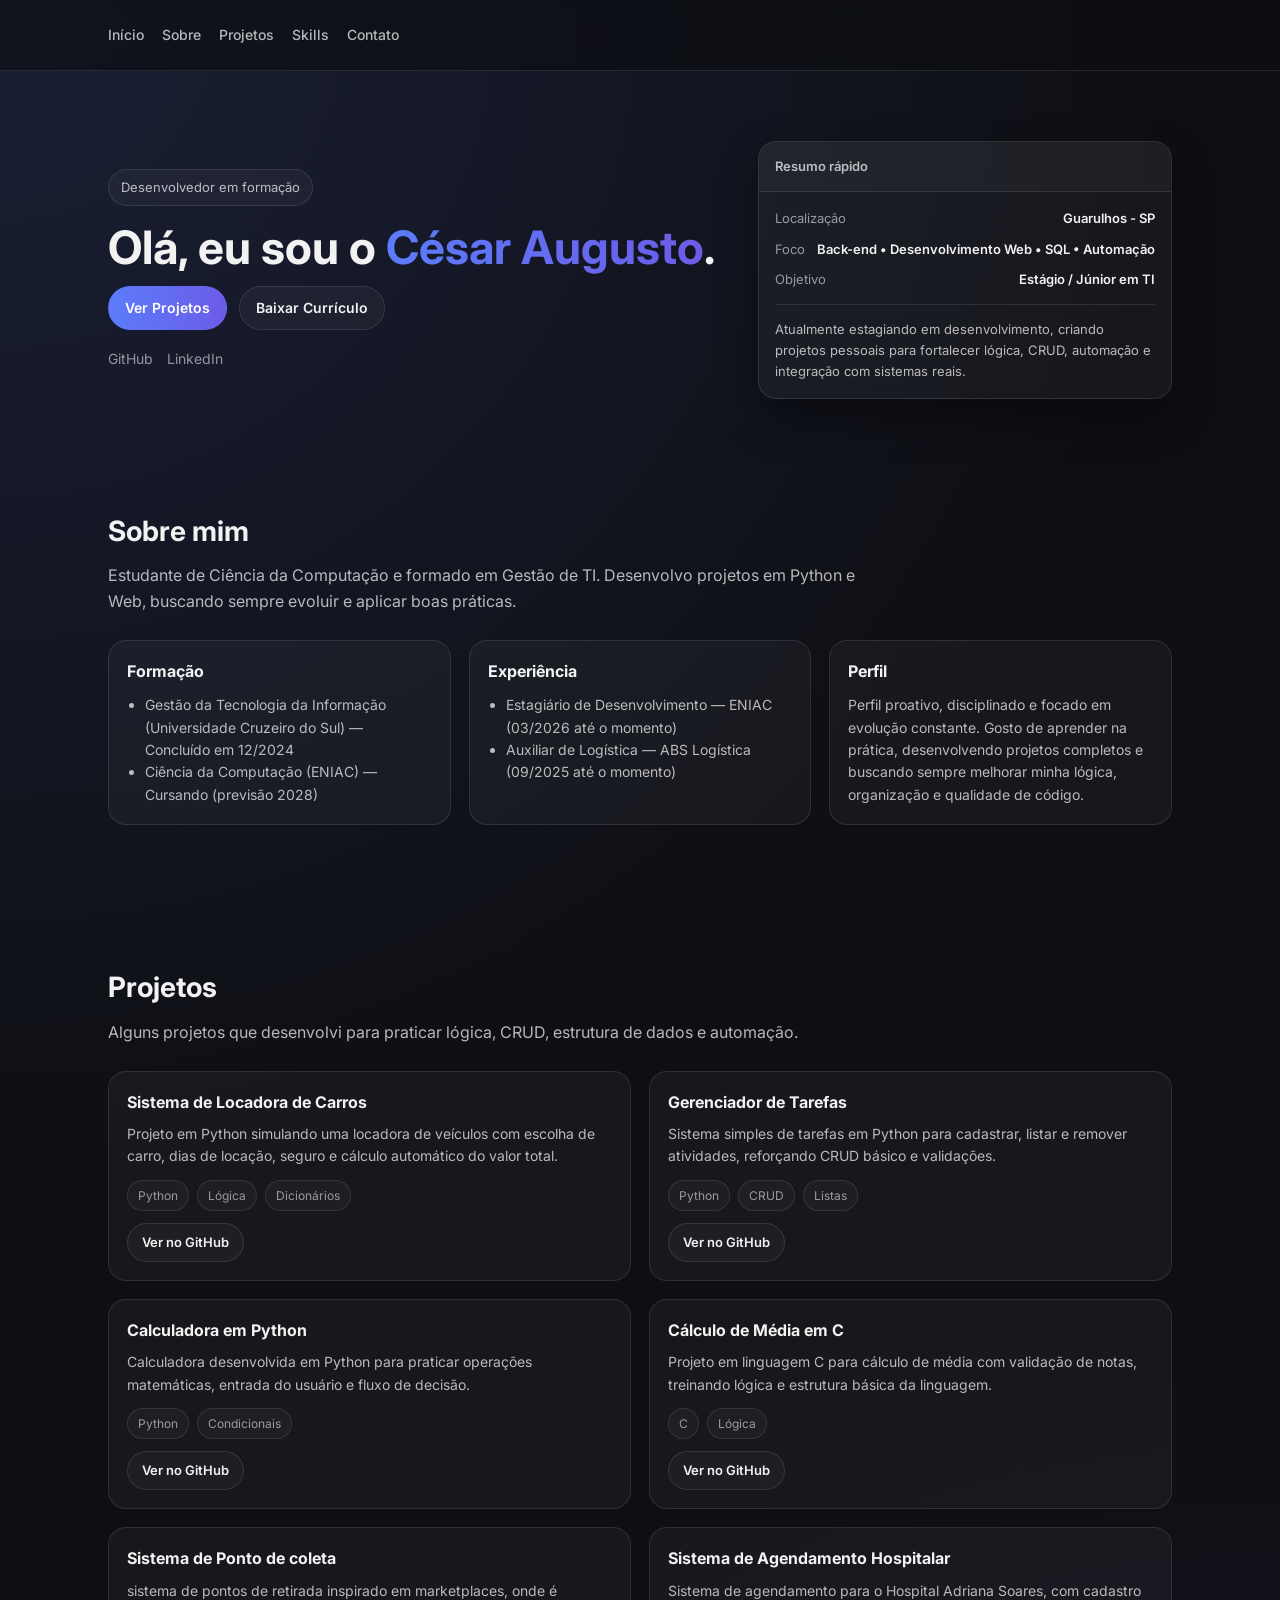
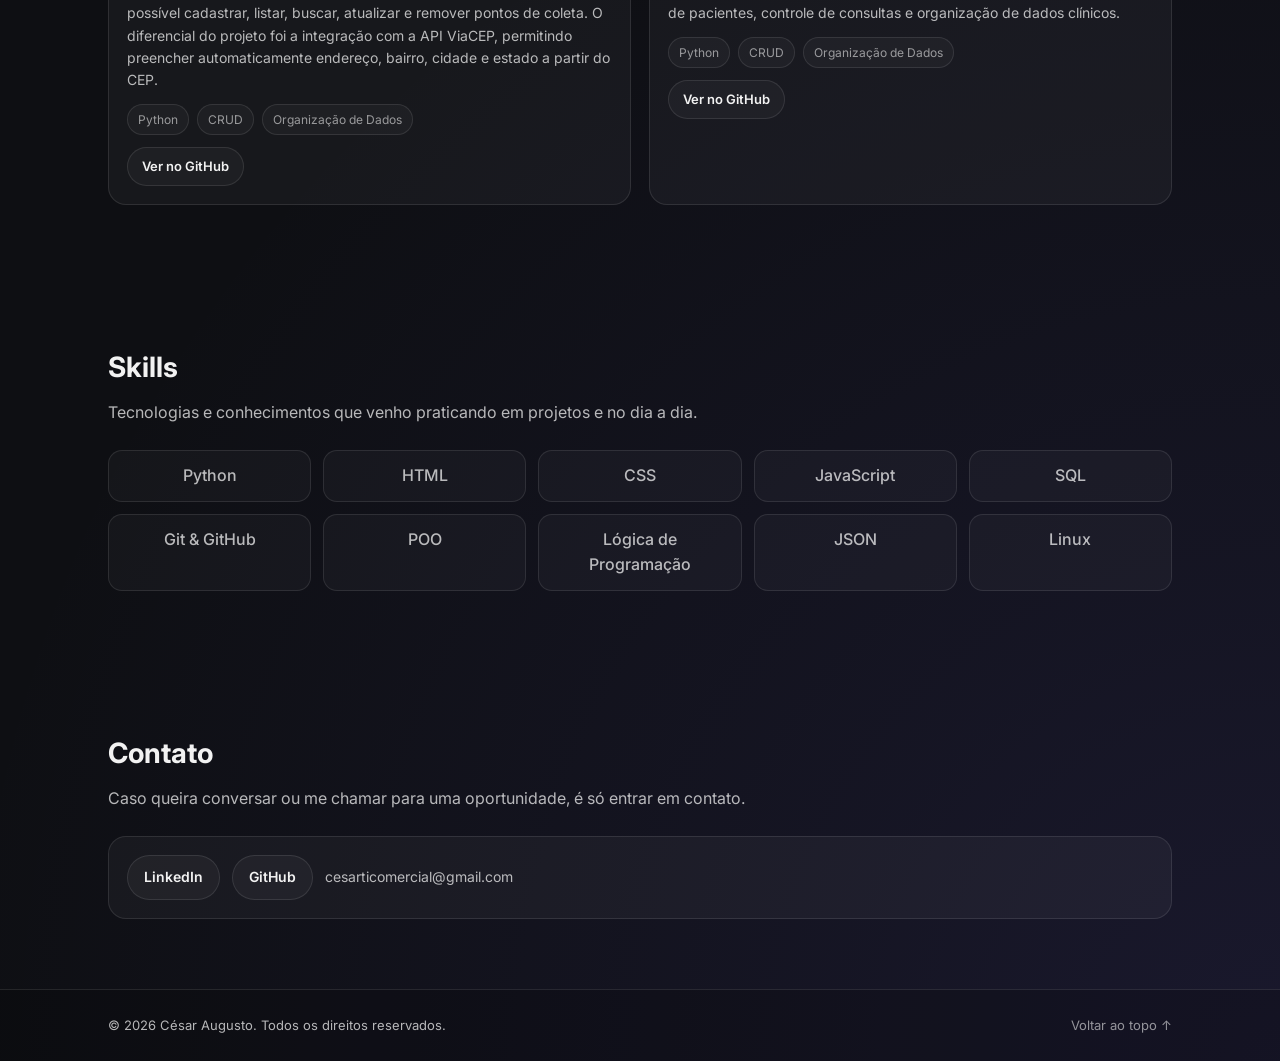
==== Desktop/porfolio/index.html @ fa6d61be "atualizando site" ====
<!DOCTYPE html>
<html lang="pt-BR">
<head>
  <meta charset="UTF-8" />
  <meta name="viewport" content="width=device-width, initial-scale=1.0" />
  <title>César Augusto | Portfólio</title>
 
  <link rel="preconnect" href="https://fonts.googleapis.com">
  <link rel="preconnect" href="https://fonts.gstatic.com" crossorigin>
 
  <link href="https://fonts.googleapis.com/css2?family=Inter:wght@300;400;500;600;700&display=swap" rel="stylesheet">
 
  <link rel="stylesheet" href="style.css" />
</head>
 
<body>
  <header class="header" id="topo">
    <div class="container header-content">
      <nav class="nav" id="nav">
        <a href="#inicio">Início</a>
        <a href="#sobre">Sobre</a>
        <a href="#projetos">Projetos</a>
        <a href="#skills">Skills</a>
        <a href="#contato">Contato</a>
      </nav>
 
      <button class="menu-btn" id="menuBtn" aria-label="Abrir menu">
        ☰
      </button>
    </div>
  </header>
 
  <main>
    <!-- HERO -->
    <section class="hero" id="inicio">
      <div class="container hero-grid">
        <div class="hero-text">
          <p class="tag">Desenvolvedor em formação</p>
 
          <h1>
            Olá, eu sou o <span class="highlight">César Augusto</span>.
          </h1>
 
          <div class="hero-actions">
            <a class="btn primary" href="#projetos">Ver Projetos</a>
            <a class="btn ghost" href="Cesar_Augusto.cv.pdf" target="_blank">Baixar Currículo</a>
          </div>
 
          <div class="links">
            <a href="https://github.com/cesarcezinha5-dev" target="_blank">GitHub</a>
            <a href="https://linkedin.com/in/cesarauguusto" target="_blank">LinkedIn</a>
          </div>
        </div>
 
        <div class="hero-card">
          <div class="hero-card-top">
            <p class="mini-title">Resumo rápido</p>
          </div>
 
          <div class="hero-card-body">
            <div class="info-line">
              <span class="label">Localização</span>
              <span class="value">Guarulhos - SP</span>
            </div>
 
            <div class="info-line">
              <span class="label">Foco</span>
              <span class="value">Back-end • Desenvolvimento Web • SQL • Automação</span>
            </div>
 
            <div class="info-line">
              <span class="label">Objetivo</span>
              <span class="value">Estágio / Júnior em TI</span>
            </div>
 
            <div class="divider"></div>
 
            <p class="small-text">
              Atualmente estagiando em desenvolvimento, criando projetos pessoais para fortalecer lógica, CRUD, automação e integração com sistemas reais.
            </p>
          </div>
        </div>
      </div>
    </section>
 
    <!-- SOBRE -->
    <section class="section" id="sobre">
      <div class="container">
        <h2>Sobre mim</h2>
        <p class="section-desc">
          Estudante de Ciência da Computação e formado em Gestão de TI. Desenvolvo projetos em Python e Web, buscando sempre evoluir e aplicar boas práticas.
        </p>
 
        <div class="about-grid">
          <div class="about-card">
            <h3>Formação</h3>
            <ul>
              <li>Gestão da Tecnologia da Informação (Universidade Cruzeiro do Sul) — Concluído em 12/2024</li>
              <li>Ciência da Computação (ENIAC) — Cursando (previsão 2028)</li>
            </ul>
          </div>
 
          <div class="about-card">
            <h3>Experiência</h3>
            <ul>
              <li>Estagiário de Desenvolvimento — ENIAC (03/2026 até o momento)</li>
              <li>Auxiliar de Logística — ABS Logística (09/2025 até o momento)</li>
            </ul>
          </div>
 
          <div class="about-card">
            <h3>Perfil</h3>
            <p>
              Perfil proativo, disciplinado e focado em evolução constante. Gosto de aprender na prática, desenvolvendo projetos completos e buscando sempre melhorar minha lógica, organização e qualidade de código.
            </p>
          </div>
        </div>
      </div>
    </section>
 
    <!-- PROJETOS -->
    <section class="section" id="projetos">
      <div class="container">
        <h2>Projetos</h2>
        <p class="section-desc">
          Alguns projetos que desenvolvi para praticar lógica, CRUD, estrutura de dados e automação.
        </p>
 
        <div class="projects-grid">
          <article class="project-card">
            <h3>Sistema de Locadora de Carros</h3>
            <p>
              Projeto em Python simulando uma locadora de veículos com escolha de carro, dias de locação,
              seguro e cálculo automático do valor total.
            </p>
            <div class="tech">
              <span>Python</span>
              <span>Lógica</span>
              <span>Dicionários</span>
            </div>
            <a class="btn small" target="_blank" href="https://github.com/cesarcezinha5-dev/LocadoraDecarros">Ver no GitHub</a>
          </article>
 
          <article class="project-card">
            <h3>Gerenciador de Tarefas</h3>
            <p>
              Sistema simples de tarefas em Python para cadastrar, listar e remover atividades, reforçando CRUD básico e validações.
            </p>
            <div class="tech">
              <span>Python</span>
              <span>CRUD</span>
              <span>Listas</span>
            </div>
            <a class="btn small" target="_blank" href="https://github.com/cesarcezinha5-dev/GerenciadorDeTarefas">Ver no GitHub</a>
          </article>
 
          <article class="project-card">
            <h3>Calculadora em Python</h3>
            <p>
              Calculadora desenvolvida em Python para praticar operações matemáticas, entrada do usuário e fluxo de decisão.
            </p>
            <div class="tech">
              <span>Python</span>
              <span>Condicionais</span>
            </div>
            <a class="btn small" target="_blank" href="https://github.com/cesarcezinha5-dev/calculadora-python">Ver no GitHub</a>
          </article>
 
          <article class="project-card">
            <h3>Cálculo de Média em C</h3>
            <p>
              Projeto em linguagem C para cálculo de média com validação de notas, treinando lógica e estrutura básica da linguagem.
            </p>
            <div class="tech">
              <span>C</span>
              <span>Lógica</span>
            </div>
            <a class="btn small" target="_blank" href="https://github.com/cesarcezinha5-dev/C-lculo-de-m-dia-em-C">Ver no GitHub</a>
          </article>

          <article class="project-card">
            <h3>Sistema de Ponto de coleta</h3>
            <p>
              sistema de pontos de retirada inspirado em marketplaces, onde é possível cadastrar, listar, buscar, atualizar e remover pontos de coleta. O diferencial do projeto foi a integração com a API ViaCEP, permitindo preencher automaticamente endereço, bairro, cidade e estado a partir do CEP.
            <div class="tech">
              <span>Python</span>
              <span>CRUD</span>
              <span>Organização de Dados</span>
            </div>
            <a class="btn small" target="_blank" href="https://github.com/cesarcezinha5-dev/Sistema-de-ponto-de-coleta">Ver no GitHub</a>
          </article>
 
          <article class="project-card">
            <h3>Sistema de Agendamento Hospitalar</h3>
            <p>
              Sistema de agendamento para o Hospital Adriana Soares, com cadastro de pacientes, controle de consultas e organização de dados clínicos.
            </p>
            <div class="tech">
              <span>Python</span>
              <span>CRUD</span>
              <span>Organização de Dados</span>
            </div>
            <a class="btn small" target="_blank" href="https://github.com/cesarcezinha5-dev/Sistema-de-Agendamento-Hospitalar---Hospital-Adriana-Soares">Ver no GitHub</a>
          </article>
        </div>
      </div>
    </section>
 
    <!-- SKILLS -->
    <section class="section" id="skills">
      <div class="container">
        <h2>Skills</h2>
        <p class="section-desc">
          Tecnologias e conhecimentos que venho praticando em projetos e no dia a dia.
        </p>
 
        <div class="skills-grid">
          <div class="skill">Python</div>
          <div class="skill">HTML</div>
          <div class="skill">CSS</div>
          <div class="skill">JavaScript</div>
          <div class="skill">SQL</div>
          <div class="skill">Git & GitHub</div>
          <div class="skill">POO</div>
          <div class="skill">Lógica de Programação</div>
          <div class="skill">JSON</div>
          <div class="skill">Linux</div>
        </div>
      </div>
    </section>
 
    <!-- CONTATO -->
    <section class="section" id="contato">
      <div class="container">
        <h2>Contato</h2>
        <p class="section-desc">
          Caso queira conversar ou me chamar para uma oportunidade, é só entrar em contato.
        </p>
 
        <div class="contact-box">
          <a class="btn ghost" target="_blank" href="https://linkedin.com/in/cesarauguusto">LinkedIn</a>
          <a class="btn ghost" target="_blank" href="https://github.com/cesarcezinha5-dev">GitHub</a>
          <span class="contact-email">cesarticomercial@gmail.com</span>
        </div>
      </div>
    </section>
  </main>
 
  <footer class="footer">
    <div class="container footer-content">
      <p>© <span id="year"></span> César Augusto. Todos os direitos reservados.</p>
      <a href="#topo">Voltar ao topo ↑</a>
    </div>
  </footer>
 
  <script src="javascript.js"></script>
</body>
</html>
---- Desktop/porfolio/style.css ----
:root{
  --bg: #0e0f13;
  --bg2: #141621;
  --card: rgba(255,255,255,0.06);
  --border: rgba(255,255,255,0.10);
  --text: #f2f2f2;
  --muted: rgba(255,255,255,0.70);
  --muted2: rgba(255,255,255,0.55);
  --accent: #5b7cfa;
  --accent2: #6c5ce7;
  --shadow: 0 20px 40px rgba(0,0,0,0.35);
}

*{
  margin: 0;
  padding: 0;
  box-sizing: border-box;
}

html{
  scroll-behavior: smooth;
}

body{
  font-family: "Inter", sans-serif;
  background: radial-gradient(circle at top left, rgba(91,124,250,0.15), transparent 40%),
              radial-gradient(circle at bottom right, rgba(108,92,231,0.12), transparent 45%),
              var(--bg);
  color: var(--text);
  line-height: 1.6;
}

.container{
  width: 100%;
  max-width: 1100px;
  margin: 0 auto;
  padding: 0 18px;
}

/* HEADER */
.header{
  position: sticky;
  top: 0;
  z-index: 999;
  backdrop-filter: blur(10px);
  background: rgba(14, 15, 19, 0.7);
  border-bottom: 1px solid var(--border);
}

.header-content{
  height: 70px;
  display: flex;
  align-items: center;
  justify-content: space-between;
}

.brand{
  display: flex;
  align-items: center;
  gap: 10px;
}

.brand-dot{
  width: 10px;
  height: 10px;
  border-radius: 50%;
  background: var(--accent);
  box-shadow: 0 0 15px rgba(91,124,250,0.7);
}

.brand-name{
  font-weight: 700;
  font-size: 16px;
  letter-spacing: 0.3px;
}

.nav{
  display: flex;
  gap: 18px;
}

.nav a{
  text-decoration: none;
  color: var(--muted);
  font-weight: 500;
  font-size: 14px;
  transition: 0.2s;
}

.nav a:hover{
  color: var(--text);
}

.menu-btn{
  display: none;
  font-size: 22px;
  background: transparent;
  border: none;
  color: var(--text);
  cursor: pointer;
}

/* HERO */
.hero{
  padding: 70px 0 40px;
}

.hero-grid{
  display: grid;
  grid-template-columns: 1.2fr 0.8fr;
  gap: 30px;
  align-items: center;
}

.tag{
  display: inline-block;
  padding: 7px 12px;
  border-radius: 999px;
  border: 1px solid var(--border);
  background: rgba(255,255,255,0.04);
  color: var(--muted);
  font-size: 13px;
  margin-bottom: 16px;
}

.hero h1{
  font-size: 46px;
  line-height: 1.1;
  margin-bottom: 14px;
}

.highlight{
  background: linear-gradient(90deg, var(--accent), var(--accent2));
  background-clip: text;
  -webkit-background-clip: text;
  -webkit-text-fill-color: transparent;
}

.subtitle{
  font-size: 16px;
  color: var(--muted);
  max-width: 540px;
  margin-bottom: 22px;
}

.hero-actions{
  display: flex;
  gap: 12px;
  flex-wrap: wrap;
  margin-bottom: 18px;
}

.links{
  display: flex;
  gap: 14px;
  flex-wrap: wrap;
}

.links a{
  color: var(--muted2);
  text-decoration: none;
  font-size: 14px;
}

.links a:hover{
  color: var(--text);
}

.hero-card{
  border: 1px solid var(--border);
  border-radius: 18px;
  background: rgba(255,255,255,0.04);
  box-shadow: var(--shadow);
  overflow: hidden;
}

.hero-card-top{
  padding: 14px 16px;
  border-bottom: 1px solid var(--border);
  background: rgba(255,255,255,0.03);
}

.mini-title{
  font-weight: 600;
  font-size: 13px;
  color: var(--muted);
}

.hero-card-body{
  padding: 16px;
}

.info-line{
  display: flex;
  justify-content: space-between;
  margin-bottom: 10px;
  gap: 10px;
}

.label{
  color: var(--muted2);
  font-size: 13px;
}

.value{
  font-weight: 600;
  font-size: 13px;
}

.divider{
  margin: 14px 0;
  height: 1px;
  background: var(--border);
}

.small-text{
  color: var(--muted);
  font-size: 13px;
}

/* SECTIONS */
.section{
  padding: 70px 0;
}

.section h2{
  font-size: 28px;
  margin-bottom: 10px;
}

.section-desc{
  color: var(--muted);
  max-width: 750px;
  margin-bottom: 25px;
}

/* ABOUT */
.about-grid{
  display: grid;
  grid-template-columns: repeat(3, 1fr);
  gap: 18px;
}

.about-card{
  border: 1px solid var(--border);
  background: rgba(255,255,255,0.04);
  border-radius: 18px;
  padding: 18px;
}

.about-card h3{
  font-size: 16px;
  margin-bottom: 10px;
}

.about-card ul{
  padding-left: 18px;
  color: var(--muted);
  font-size: 14px;
}

.about-card p{
  color: var(--muted);
  font-size: 14px;
}

/* PROJECTS */
.projects-grid{
  display: grid;
  grid-template-columns: repeat(2, 1fr);
  gap: 18px;
}

.project-card{
  border: 1px solid var(--border);
  background: rgba(255,255,255,0.04);
  border-radius: 18px;
  padding: 18px;
  transition: 0.2s;
}

.project-card:hover{
  transform: translateY(-3px);
  border-color: rgba(91,124,250,0.4);
}

.project-card h3{
  font-size: 16px;
  margin-bottom: 8px;
}

.project-card p{
  color: var(--muted);
  font-size: 14px;
  margin-bottom: 12px;
}

.tech{
  display: flex;
  gap: 8px;
  flex-wrap: wrap;
  margin-bottom: 12px;
}

.tech span{
  font-size: 12px;
  padding: 5px 10px;
  border-radius: 999px;
  border: 1px solid var(--border);
  color: var(--muted2);
  background: rgba(255,255,255,0.03);
}

/* SKILLS */
.skills-grid{
  display: grid;
  grid-template-columns: repeat(5, 1fr);
  gap: 12px;
}

.skill{
  border: 1px solid var(--border);
  border-radius: 14px;
  padding: 12px;
  text-align: center;
  background: rgba(255,255,255,0.03);
  color: var(--muted);
  font-weight: 500;
  transition: 0.2s;
}

.skill:hover{
  border-color: rgba(91,124,250,0.4);
  color: var(--text);
}

/* CONTACT */
.contact-box{
  display: flex;
  gap: 12px;
  flex-wrap: wrap;
  border: 1px solid var(--border);
  background: rgba(255,255,255,0.04);
  border-radius: 18px;
  padding: 18px;
}

/* BUTTONS */
.btn{
  display: inline-flex;
  align-items: center;
  justify-content: center;
  gap: 8px;
  border-radius: 999px;
  padding: 10px 16px;
  font-size: 14px;
  font-weight: 600;
  text-decoration: none;
  border: 1px solid transparent;
  transition: 0.2s;
  cursor: pointer;
}

.btn.primary{
  background: linear-gradient(90deg, var(--accent), var(--accent2));
  color: white;
}

.btn.primary:hover{
  opacity: 0.9;
}

.btn.ghost{
  border: 1px solid var(--border);
  background: rgba(255,255,255,0.04);
  color: var(--text);
}

.btn.ghost:hover{
  border-color: rgba(91,124,250,0.4);
}

.btn.small{
  padding: 8px 14px;
  font-size: 13px;
  border: 1px solid var(--border);
  background: rgba(255,255,255,0.03);
  color: var(--text);
}

.btn.small:hover{
  border-color: rgba(91,124,250,0.4);
}

/* FOOTER */
.footer{
  border-top: 1px solid var(--border);
  padding: 25px 0;
  background: rgba(0,0,0,0.2);
}

.footer-content{
  display: flex;
  justify-content: space-between;
  align-items: center;
  gap: 12px;
  flex-wrap: wrap;
}

.footer p{
  color: var(--muted);
  font-size: 13px;
}

.footer a{
  color: var(--muted2);
  text-decoration: none;
  font-size: 13px;
}

.footer a:hover{
  color: var(--text);
}

/* RESPONSIVO */
@media (max-width: 900px){
  .hero-grid{
    grid-template-columns: 1fr;
  }

  .about-grid{
    grid-template-columns: 1fr;
  }

  .projects-grid{
    grid-template-columns: 1fr;
  }

  .skills-grid{
    grid-template-columns: repeat(2, 1fr);
  }

  .nav{
    display: none;
    position: absolute;
    top: 70px;
    right: 0;
    left: 0;
    padding: 18px;
    background: rgba(14,15,19,0.95);
    border-bottom: 1px solid var(--border);
    flex-direction: column;
  }

  .nav.active{
    display: flex;
  }

  .menu-btn{
    display: block;
  }

  .hero h1{
    font-size: 36px;
  }
}

.hidden {
    opacity: 0;
    transform: translateY(30px);
    transition: all 0.6s ease;
}

.show {
    opacity: 1;
    transform: translateY(0);
}
/* EMAIL CONTATO */
.contact-email {
  color: var(--muted);
  font-size: 14px;
  display: flex;
  align-items: center;
}
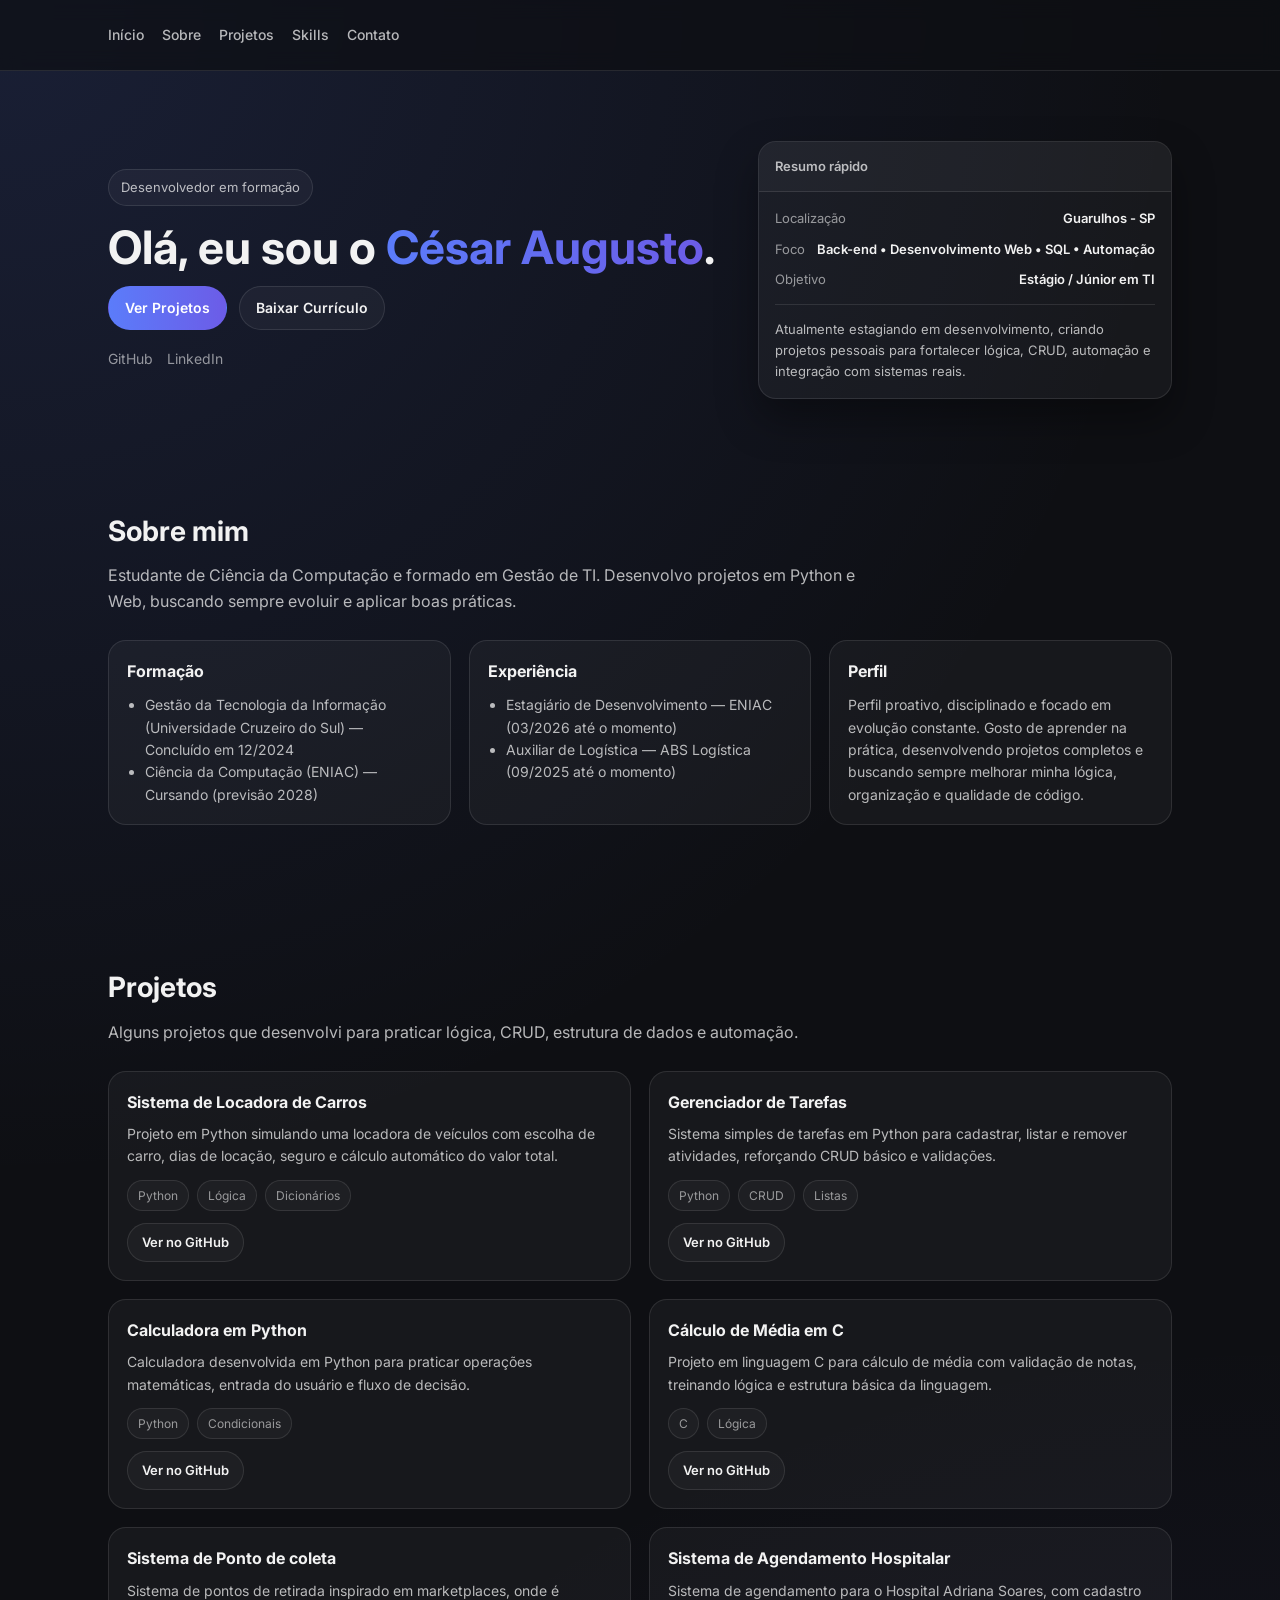
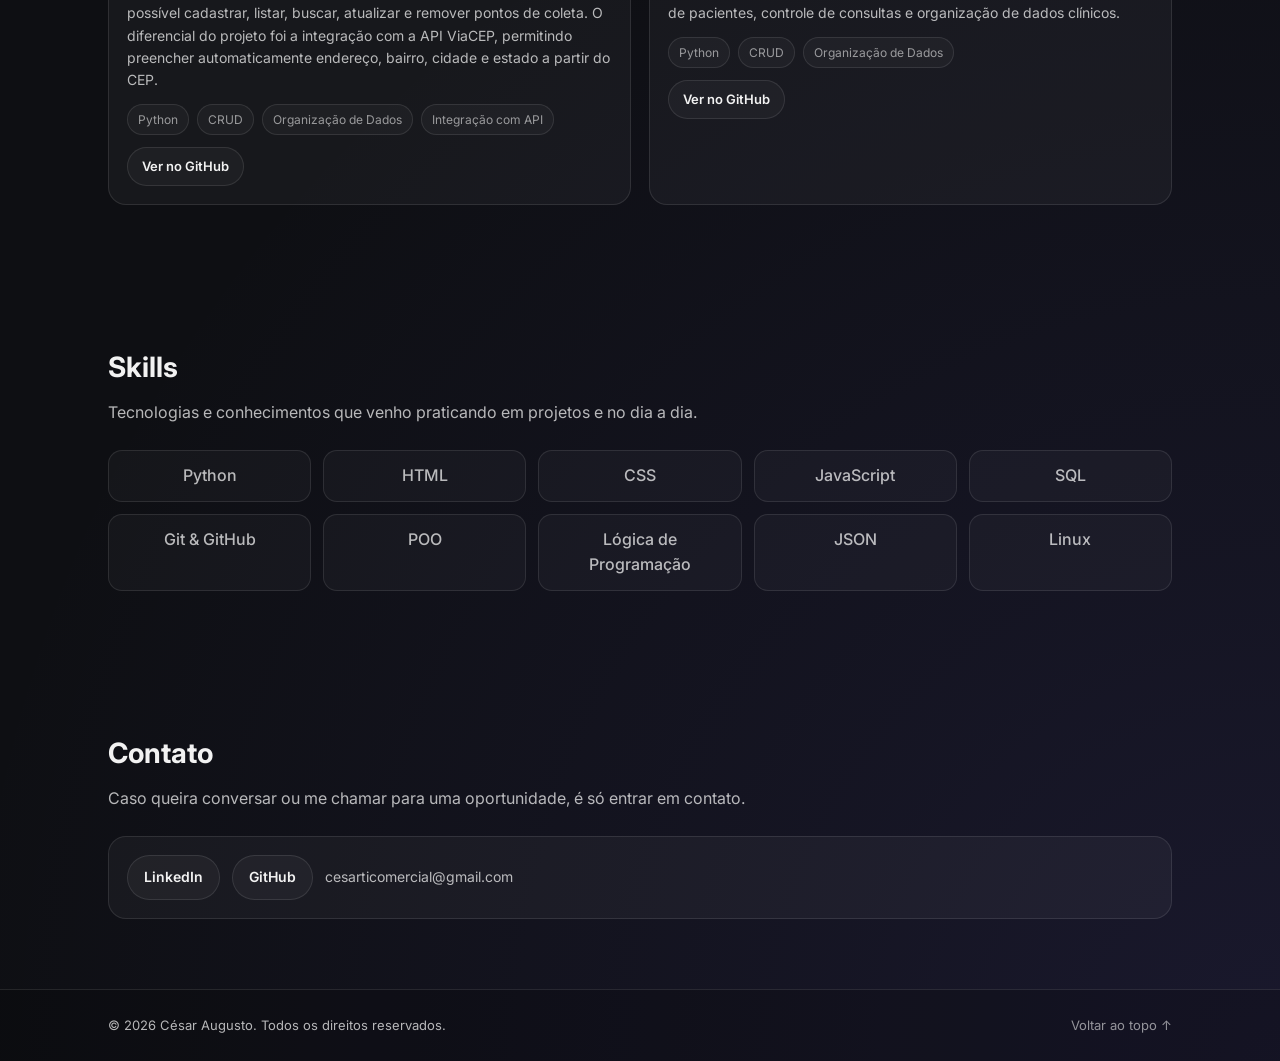
==== commit e47e12f9: "Atualizando site" ====
--- a/Desktop/porfolio/index.html
+++ b/Desktop/porfolio/index.html
@@ -181,11 +181,13 @@
           <article class="project-card">
             <h3>Sistema de Ponto de coleta</h3>
             <p>
-              sistema de pontos de retirada inspirado em marketplaces, onde é possível cadastrar, listar, buscar, atualizar e remover pontos de coleta. O diferencial do projeto foi a integração com a API ViaCEP, permitindo preencher automaticamente endereço, bairro, cidade e estado a partir do CEP.
+              Sistema de pontos de retirada inspirado em marketplaces, onde é possível cadastrar, listar, buscar, atualizar e remover pontos de coleta. O diferencial do projeto foi a integração com a API ViaCEP, permitindo preencher automaticamente endereço, bairro, cidade e estado a partir do CEP.
+            </p>
             <div class="tech">
               <span>Python</span>
               <span>CRUD</span>
               <span>Organização de Dados</span>
+              <span>Integração com API</span>
             </div>
             <a class="btn small" target="_blank" href="https://github.com/cesarcezinha5-dev/Sistema-de-ponto-de-coleta">Ver no GitHub</a>
           </article>
